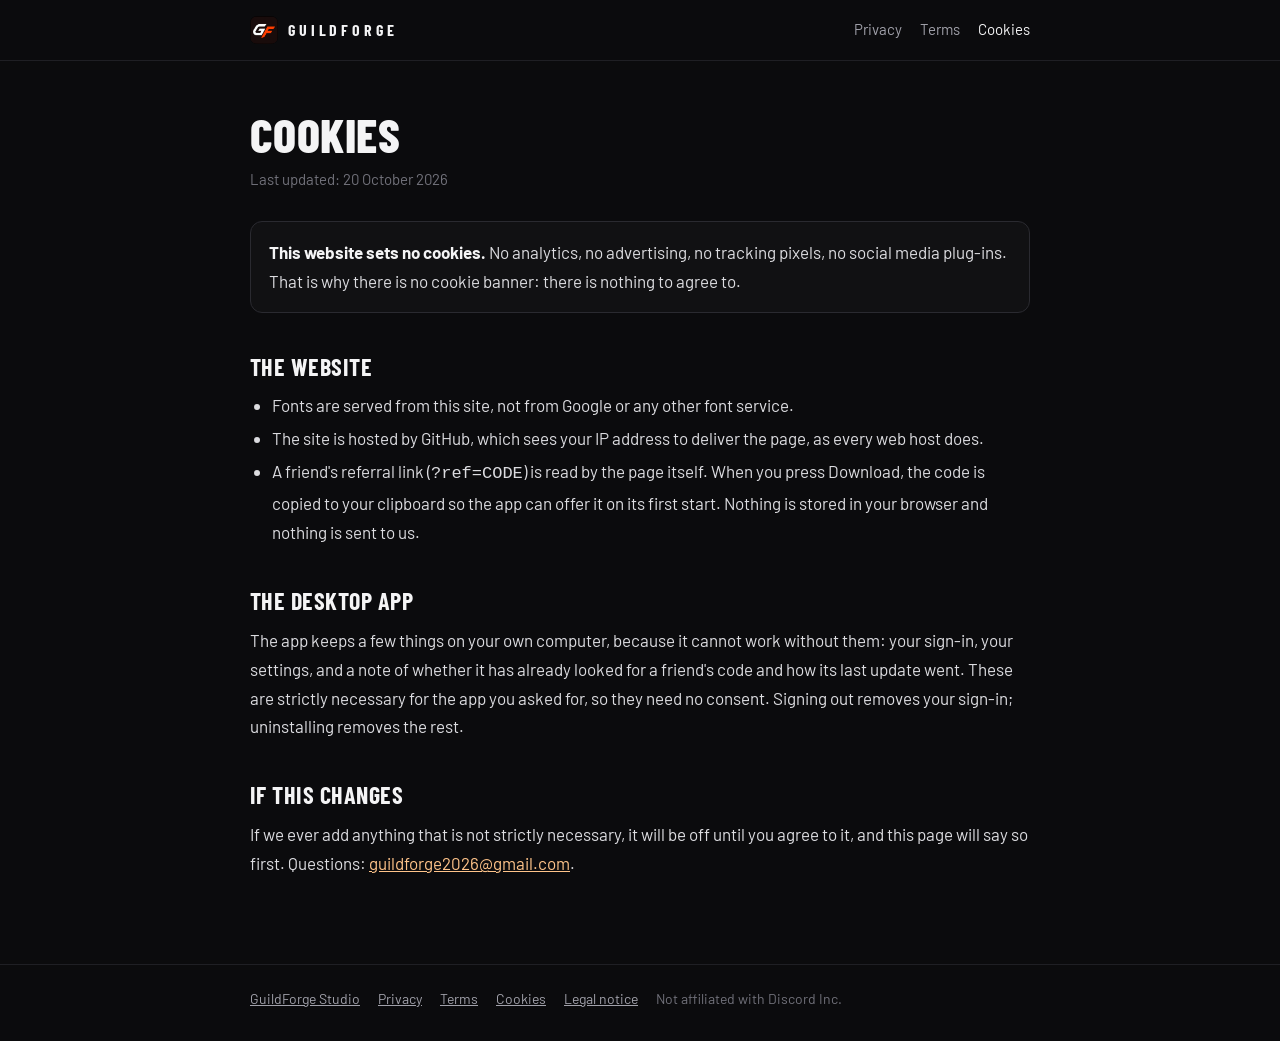
==== cookies.html @ 7bde1d07 "GuildForge Studio 0.4.7: download link, version and checksum; privacy, terms, cookies and legal noti" ====
<!doctype html>
<html lang="en">
<head>
<meta charset="utf-8">
<meta name="viewport" content="width=device-width, initial-scale=1">
<meta name="theme-color" content="#0b0b0d">
<meta name="description" content="GuildForge Studio's website sets no cookies and runs no trackers. What the app keeps on your computer.">
<link rel="icon" type="image/png" href="logo-192.png">
<title>Cookies · GuildForge Studio</title>
<link rel="stylesheet" href="fonts.css">
<link rel="stylesheet" href="legal.css">
</head>
<body>
<header class="top">
  <div class="wrap">
    <a class="mark" href="./"><img src="logo-192.png" alt=""> GUILDFORGE</a>
    <nav aria-label="Legal">
      <a href="privacy.html">Privacy</a>
      <a href="terms.html">Terms</a>
      <a href="cookies.html" aria-current="page">Cookies</a>
    </nav>
  </div>
</header>

<main class="wrap">
  <h1>Cookies</h1>
  <p class="updated">Last updated: 20 October 2026</p>

  <div class="box">
    <p><strong>This website sets no cookies.</strong> No analytics, no advertising, no tracking pixels, no social
      media plug-ins. That is why there is no cookie banner: there is nothing to agree to.</p>
  </div>

  <h2>The website</h2>
  <ul>
    <li>Fonts are served from this site, not from Google or any other font service.</li>
    <li>The site is hosted by GitHub, which sees your IP address to deliver the page, as every web host does.</li>
    <li>
      A friend's referral link (<code>?ref=CODE</code>) is read by the page itself. When you press Download, the
      code is copied to your clipboard so the app can offer it on its first start. Nothing is stored in your
      browser and nothing is sent to us.
    </li>
  </ul>

  <h2>The desktop app</h2>
  <p>
    The app keeps a few things on your own computer, because it cannot work without them: your sign-in, your
    settings, and a note of whether it has already looked for a friend's code and how its last update went. These
    are strictly necessary for the app you asked for, so they need no consent. Signing out removes your sign-in;
    uninstalling removes the rest.
  </p>

  <h2>If this changes</h2>
  <p>
    If we ever add anything that is not strictly necessary, it will be off until you agree to it, and this page
    will say so first. Questions: <a href="mailto:guildforge2026@gmail.com">guildforge2026@gmail.com</a>.
  </p>
</main>

<footer>
  <div class="wrap">
    <a href="./">GuildForge Studio</a>
    <a href="privacy.html">Privacy</a>
    <a href="terms.html">Terms</a>
    <a href="cookies.html">Cookies</a>
    <a href="legal.html">Legal notice</a>
    <span>Not affiliated with Discord Inc.</span>
  </div>
</footer>
</body>
</html>
---- fonts.css ----
/*
 * The site's fonts, served from this site.
 *
 * They used to come from Google Fonts, which hands every visitor's IP address
 * to Google before the page has asked anyone anything; a German court fined a
 * site for exactly that in 2022. Barlow and Barlow Condensed are under the SIL
 * Open Font License, which allows this.
 */
@font-face { font-family: "Barlow"; font-style: normal; font-weight: 400; font-display: swap; src: url("fonts/barlow-latin-400-normal.woff2") format("woff2"); }
@font-face { font-family: "Barlow"; font-style: normal; font-weight: 500; font-display: swap; src: url("fonts/barlow-latin-500-normal.woff2") format("woff2"); }
@font-face { font-family: "Barlow"; font-style: normal; font-weight: 600; font-display: swap; src: url("fonts/barlow-latin-600-normal.woff2") format("woff2"); }
@font-face { font-family: "Barlow"; font-style: normal; font-weight: 700; font-display: swap; src: url("fonts/barlow-latin-700-normal.woff2") format("woff2"); }
@font-face { font-family: "Barlow Condensed"; font-style: normal; font-weight: 600; font-display: swap; src: url("fonts/barlow-condensed-latin-600-normal.woff2") format("woff2"); }
@font-face { font-family: "Barlow Condensed"; font-style: normal; font-weight: 700; font-display: swap; src: url("fonts/barlow-condensed-latin-700-normal.woff2") format("woff2"); }
@font-face { font-family: "Barlow Condensed"; font-style: normal; font-weight: 800; font-display: swap; src: url("fonts/barlow-condensed-latin-800-normal.woff2") format("woff2"); }
---- legal.css ----
/* The legal pages: the site's own look, set for reading rather than selling. */
:root {
  color-scheme: dark;
  --bg: #0b0b0d;
  --s1: #111113;
  --s2: #17171a;
  --line: #1f1f24;
  --line-2: #2a2a30;
  --text: #f4f4f5;
  --text-2: #a1a1aa;
  --text-3: #71717a;
  --ember: #ff6a1f;
  --ember-hot: #ffc48a;
  --display: "Barlow Condensed", "Arial Narrow", "Segoe UI", sans-serif;
  --body: "Barlow", "Segoe UI", system-ui, sans-serif;
}
* { box-sizing: border-box; }
html { background: var(--bg); }
body { margin: 0; background: var(--bg); color: var(--text); font: 17px/1.7 var(--body); }
a { color: var(--ember-hot); }
:focus-visible { outline: 2px solid var(--ember); outline-offset: 3px; border-radius: 4px; }

.top { border-bottom: 1px solid var(--line); background: rgba(11, 11, 13, 0.85); }
.top .wrap { display: flex; align-items: center; justify-content: space-between; height: 60px; }
.mark { display: flex; align-items: center; gap: 10px; color: var(--text); text-decoration: none;
  font: 700 16px/1 var(--display); letter-spacing: 0.24em; }
.mark img { width: 28px; height: 28px; border-radius: 7px; }
.top nav a { color: var(--text-2); text-decoration: none; font-size: 15px; margin-left: 18px; }
.top nav a:hover, .top nav a[aria-current="page"] { color: var(--text); }

.wrap { max-width: 820px; margin: 0 auto; padding-inline: 20px; }
main { padding: 48px 0 72px; }
h1 { font: 800 clamp(34px, 6vw, 48px)/1.05 var(--display); text-transform: uppercase; margin: 0 0 8px; letter-spacing: 0.01em; }
.updated { color: var(--text-3); font-size: 15px; margin: 0 0 28px; }
.lead { color: var(--text-2); font-size: 18px; margin: 0 0 32px; }
h2 { font: 700 24px/1.2 var(--display); text-transform: uppercase; margin: 40px 0 10px; letter-spacing: 0.02em; }
h3 { font: 600 18px/1.3 var(--body); margin: 24px 0 6px; }
p, li { color: #dcdce0; }
p { margin: 0 0 14px; }
ul { margin: 0 0 14px; padding-left: 22px; }
li { margin: 4px 0; }
strong { color: var(--text); }
.box { border: 1px solid var(--line-2); background: var(--s1); border-radius: 12px; padding: 16px 18px; margin: 0 0 20px; }
.box p:last-child { margin-bottom: 0; }

.table-wrap { overflow-x: auto; margin: 0 0 20px; border: 1px solid var(--line-2); border-radius: 12px; }
table { width: 100%; border-collapse: collapse; font-size: 15px; min-width: 560px; }
th, td { text-align: left; vertical-align: top; padding: 10px 12px; border-bottom: 1px solid var(--line); }
th { color: var(--text-2); font-weight: 600; background: var(--s2); }
tr:last-child td { border-bottom: 0; }

footer { border-top: 1px solid var(--line); color: var(--text-3); font-size: 14px; padding: 22px 0 32px; }
footer .wrap { display: flex; flex-wrap: wrap; gap: 8px 18px; }
footer a { color: var(--text-2); }

.top nav { display: flex; flex-wrap: wrap; }
@media (max-width: 560px) {
  body { font-size: 16px; }
  .top .wrap { height: auto; flex-wrap: wrap; gap: 6px 16px; padding-block: 12px; }
  .top nav a { margin: 0 14px 0 0; font-size: 14px; }
}
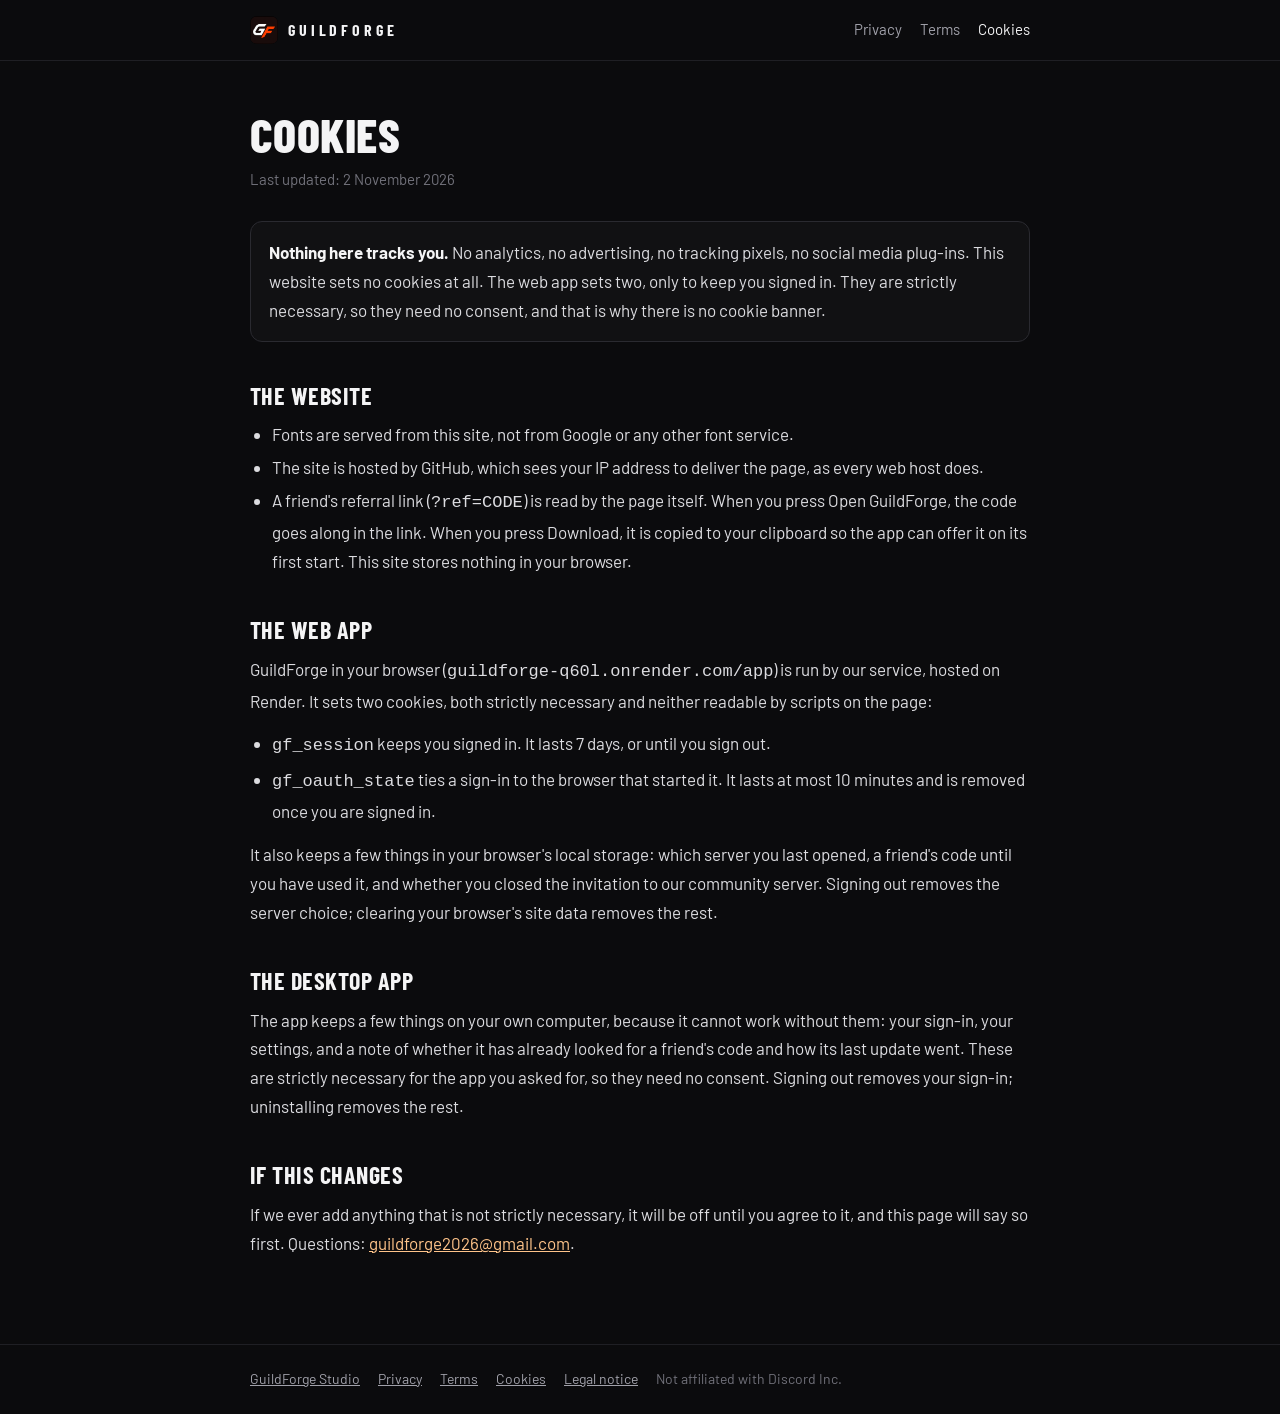
==== commit 20c7a1b9: "GuildForge in the browser: Open GuildForge, and what the web app stores Co-Authored-By: Claude Opus " ====
--- a/cookies.html
+++ b/cookies.html
@@ -24,11 +24,12 @@
 
 <main class="wrap">
   <h1>Cookies</h1>
-  <p class="updated">Last updated: 20 October 2026</p>
+  <p class="updated">Last updated: 2 November 2026</p>
 
   <div class="box">
-    <p><strong>This website sets no cookies.</strong> No analytics, no advertising, no tracking pixels, no social
-      media plug-ins. That is why there is no cookie banner: there is nothing to agree to.</p>
+    <p><strong>Nothing here tracks you.</strong> No analytics, no advertising, no tracking pixels, no social
+      media plug-ins. This website sets no cookies at all. The web app sets two, only to keep you signed in. They
+      are strictly necessary, so they need no consent, and that is why there is no cookie banner.</p>
   </div>
 
   <h2>The website</h2>
@@ -36,11 +37,27 @@
     <li>Fonts are served from this site, not from Google or any other font service.</li>
     <li>The site is hosted by GitHub, which sees your IP address to deliver the page, as every web host does.</li>
     <li>
-      A friend's referral link (<code>?ref=CODE</code>) is read by the page itself. When you press Download, the
-      code is copied to your clipboard so the app can offer it on its first start. Nothing is stored in your
-      browser and nothing is sent to us.
+      A friend's referral link (<code>?ref=CODE</code>) is read by the page itself. When you press Open GuildForge,
+      the code goes along in the link. When you press Download, it is copied to your clipboard so the app can offer
+      it on its first start. This site stores nothing in your browser.
     </li>
   </ul>
+
+  <h2>The web app</h2>
+  <p>
+    GuildForge in your browser (<code>guildforge-q60l.onrender.com/app</code>) is run by our service, hosted on
+    Render. It sets two cookies, both strictly necessary and neither readable by scripts on the page:
+  </p>
+  <ul>
+    <li><code>gf_session</code> keeps you signed in. It lasts 7 days, or until you sign out.</li>
+    <li><code>gf_oauth_state</code> ties a sign-in to the browser that started it. It lasts at most 10 minutes
+      and is removed once you are signed in.</li>
+  </ul>
+  <p>
+    It also keeps a few things in your browser's local storage: which server you last opened, a friend's code until
+    you have used it, and whether you closed the invitation to our community server. Signing out removes the server
+    choice; clearing your browser's site data removes the rest.
+  </p>
 
   <h2>The desktop app</h2>
   <p>
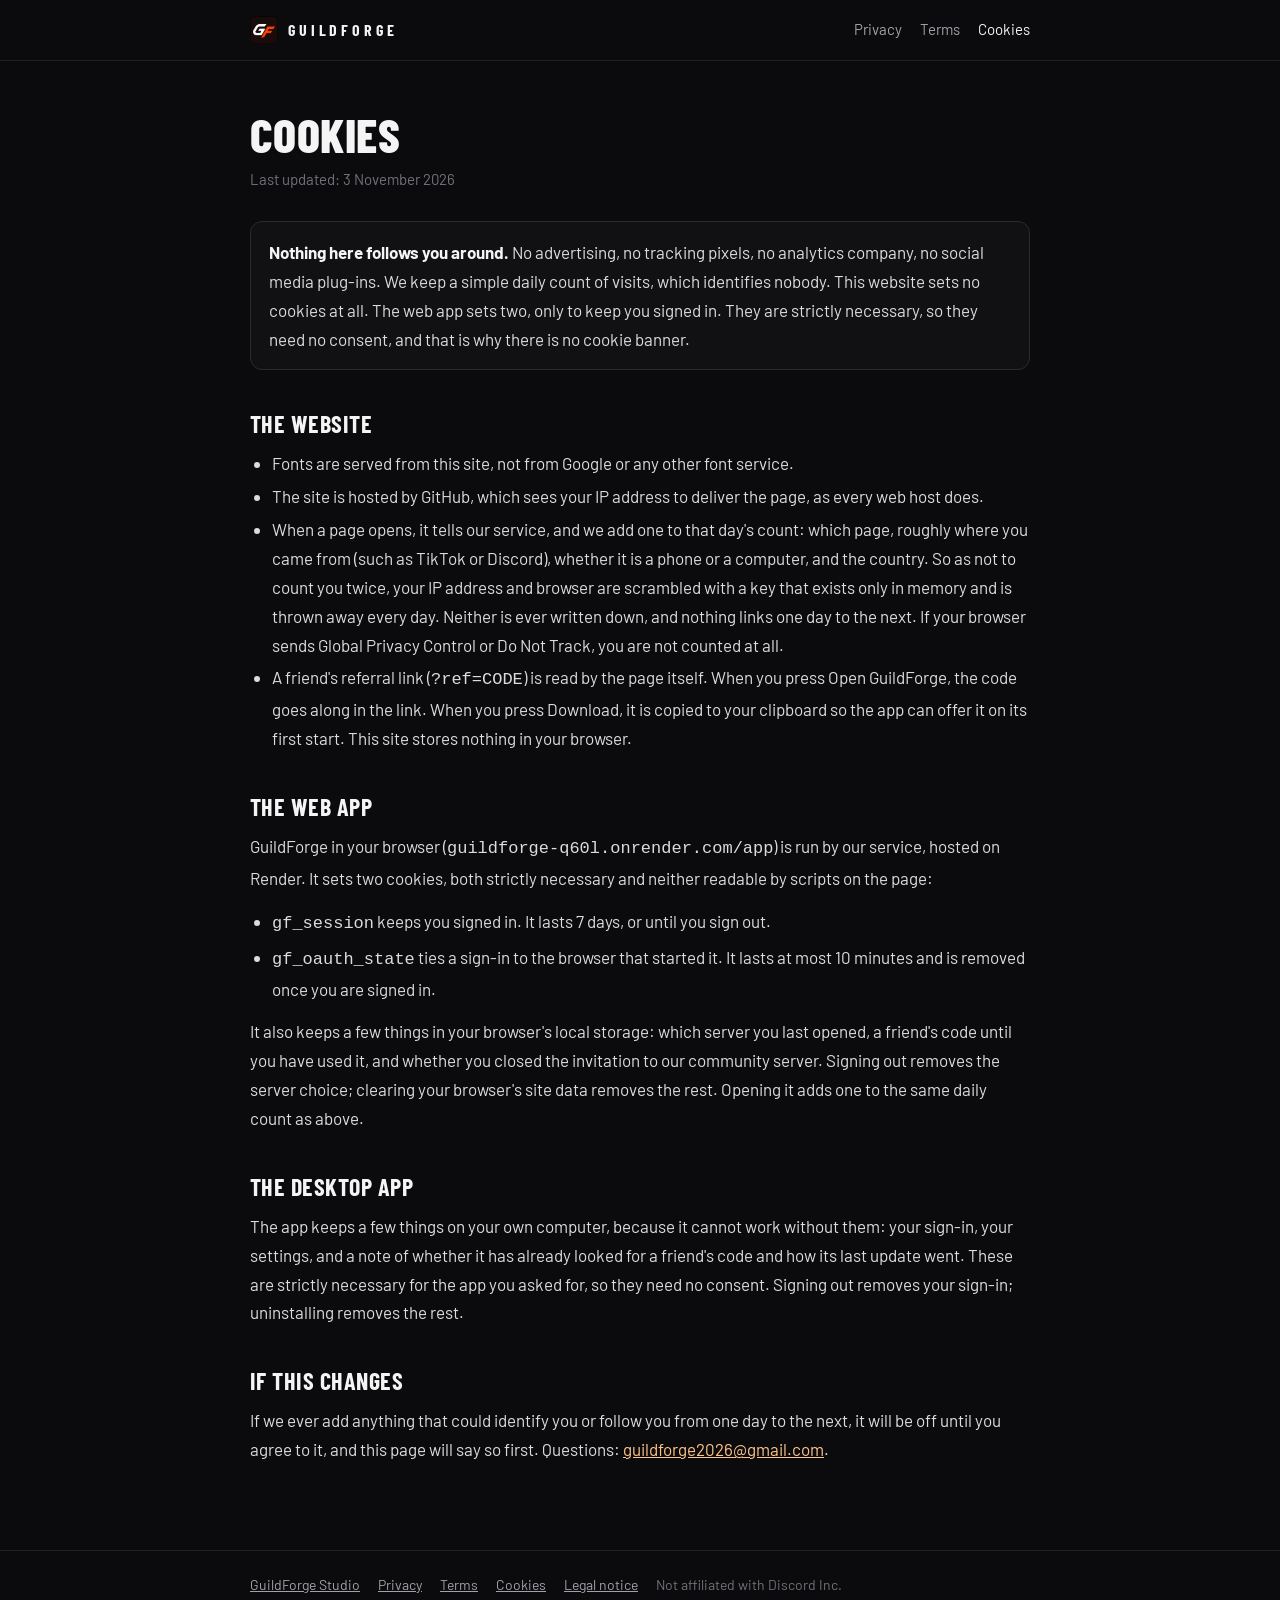
==== commit d046b200: "Say what is counted: a daily count of visits that identifies nobody Co-Authored-By: Claude Opus 5.5 " ====
--- a/cookies.html
+++ b/cookies.html
@@ -24,11 +24,12 @@
 
 <main class="wrap">
   <h1>Cookies</h1>
-  <p class="updated">Last updated: 2 November 2026</p>
+  <p class="updated">Last updated: 3 November 2026</p>
 
   <div class="box">
-    <p><strong>Nothing here tracks you.</strong> No analytics, no advertising, no tracking pixels, no social
-      media plug-ins. This website sets no cookies at all. The web app sets two, only to keep you signed in. They
+    <p><strong>Nothing here follows you around.</strong> No advertising, no tracking pixels, no analytics company,
+      no social media plug-ins. We keep a simple daily count of visits, which identifies nobody. This website sets
+      no cookies at all. The web app sets two, only to keep you signed in. They
       are strictly necessary, so they need no consent, and that is why there is no cookie banner.</p>
   </div>
 
@@ -36,6 +37,13 @@
   <ul>
     <li>Fonts are served from this site, not from Google or any other font service.</li>
     <li>The site is hosted by GitHub, which sees your IP address to deliver the page, as every web host does.</li>
+    <li>
+      When a page opens, it tells our service, and we add one to that day's count: which page, roughly where you
+      came from (such as TikTok or Discord), whether it is a phone or a computer, and the country. So as not to count
+      you twice, your IP address and browser are scrambled with a key that exists only in memory and is thrown away
+      every day. Neither is ever written down, and nothing links one day to the next. If your browser sends Global
+      Privacy Control or Do Not Track, you are not counted at all.
+    </li>
     <li>
       A friend's referral link (<code>?ref=CODE</code>) is read by the page itself. When you press Open GuildForge,
       the code goes along in the link. When you press Download, it is copied to your clipboard so the app can offer
@@ -56,7 +64,7 @@
   <p>
     It also keeps a few things in your browser's local storage: which server you last opened, a friend's code until
     you have used it, and whether you closed the invitation to our community server. Signing out removes the server
-    choice; clearing your browser's site data removes the rest.
+    choice; clearing your browser's site data removes the rest. Opening it adds one to the same daily count as above.
   </p>
 
   <h2>The desktop app</h2>
@@ -69,8 +77,8 @@
 
   <h2>If this changes</h2>
   <p>
-    If we ever add anything that is not strictly necessary, it will be off until you agree to it, and this page
-    will say so first. Questions: <a href="mailto:guildforge2026@gmail.com">guildforge2026@gmail.com</a>.
+    If we ever add anything that could identify you or follow you from one day to the next, it will be off until you
+    agree to it, and this page will say so first. Questions: <a href="mailto:guildforge2026@gmail.com">guildforge2026@gmail.com</a>.
   </p>
 </main>
 
